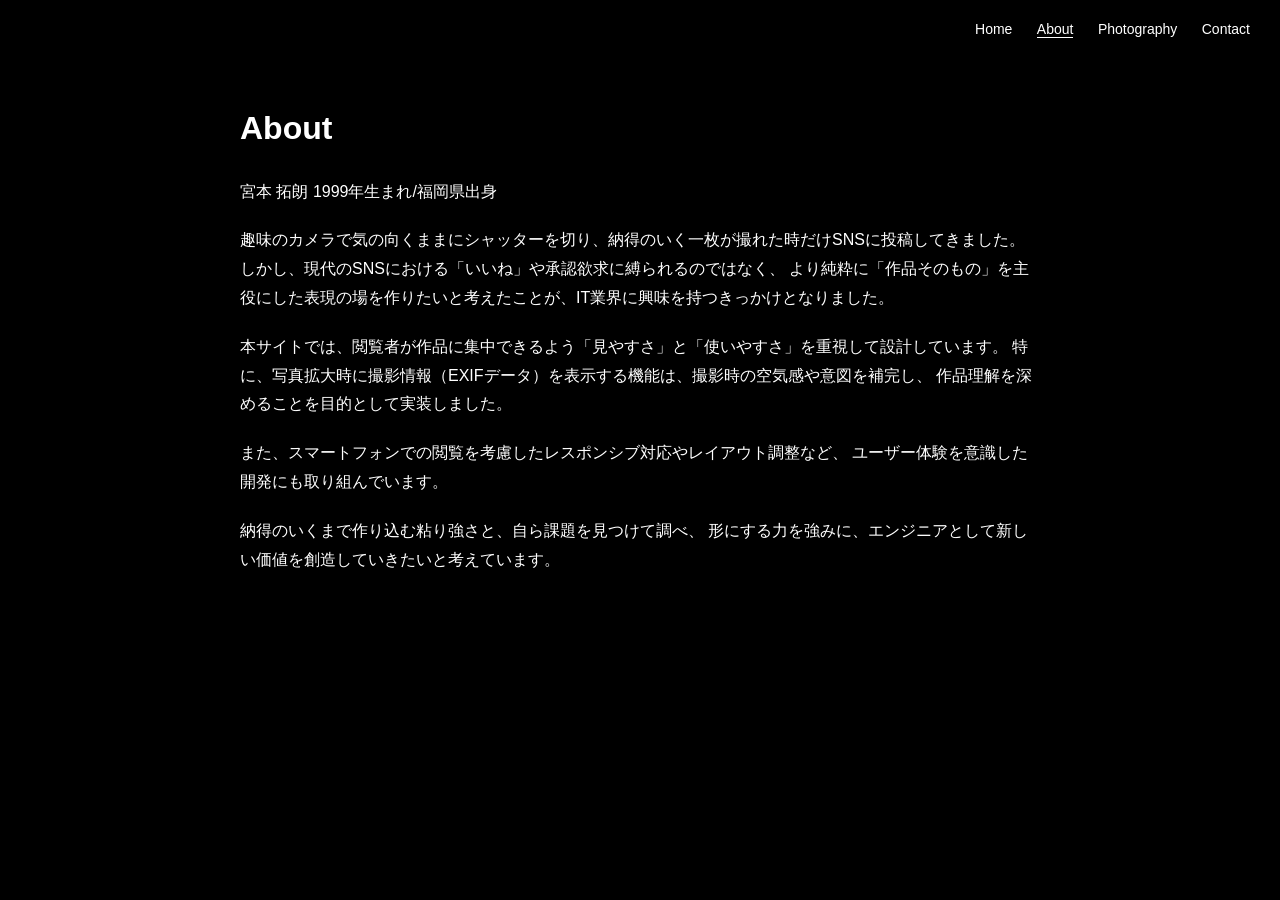
==== about.html @ ebaae949 "調整" ====
<!DOCTYPE html>
<html lang="ja">

<head>

<meta charset="UTF-8">
<meta name="viewport" content="width=device-width, initial-scale=1.0">
<title>About | Takuro Miyamoto</title>

<link rel="stylesheet" href="css/style.css">

</head>

<body>

<header>

<nav>
<a href="index.html">Home</a>
<a href="about.html" class="active">About</a>
<a href="photography.html">Photography</a>
<a href="contact.html">Contact</a>
</nav>

</header>

<section class="about">

<h1>About</h1>

<p>
宮本 拓朗
1999年生まれ/福岡県出身
</p>

<p>
趣味のカメラで気の向くままにシャッターを切り、納得のいく一枚が撮れた時だけSNSに投稿してきました。
しかし、現代のSNSにおける「いいね」や承認欲求に縛られるのではなく、
より純粋に「作品そのもの」を主役にした表現の場を作りたいと考えたことが、IT業界に興味を持つきっかけとなりました。
</p>

<p>
本サイトでは、閲覧者が作品に集中できるよう「見やすさ」と「使いやすさ」を重視して設計しています。
特に、写真拡大時に撮影情報（EXIFデータ）を表示する機能は、撮影時の空気感や意図を補完し、
作品理解を深めることを目的として実装しました。
</p>

<p>
また、スマートフォンでの閲覧を考慮したレスポンシブ対応やレイアウト調整など、
ユーザー体験を意識した開発にも取り組んでいます。
</p>

<p>
納得のいくまで作り込む粘り強さと、自ら課題を見つけて調べ、
形にする力を強みに、エンジニアとして新しい価値を創造していきたいと考えています。  
</p>

</section>

</body>
---- css/style.css ----
/* ヘッダー */

header{
  position:fixed;
  top:0;
  left:0;
  right:0;
  padding:20px 30px;
  display:flex;
  align-items:center;
  color:white;
  z-index:10;

  background:rgba(0,0,0,0.3);
  backdrop-filter:blur(5px);
}

/* スライドショー */

.slideshow{
position:relative;
width:100%;
height:100vh;
overflow:hidden;
}

/* スライド画像 */

.slide{
position:absolute;
width:100%;
height:100%;

object-fit:cover;

opacity:0;
transition:opacity 3s;
}

.slide.active{
opacity:1;
}

/* 中央テキスト */

.hero-text{
position:absolute;

top:50%;
left:50%;

transform:translate(-50%,-50%);

color:white;
text-align:center;
}

.hero-text h2{
font-size:40px;
margin:0;
}

.hero-text p{
margin-top:10px;
font-size:18px;
}


/*aboutページ*/
.about{

max-width:800px;
margin:100px auto;
padding:0 20px;

color:white;
line-height:1.8;

}

.about h1{
font-size:32px;
margin-bottom:20px;
}

.about p{
margin-bottom:20px;
}
/* ===== photography.html ===== */

.gallery{
  display:grid;
  grid-template-columns:repeat(3,1fr);
  gap:10px;
  padding:80px 30px;
  background:black;
  min-height:100vh;
}

.gallery img{
  width:100%;
  height:250px;
  object-fit:cover;
  cursor:pointer;
  transition:transform 0.3s;
  display:block;
}

.gallery img:hover{
  transform:scale(1.05);
}

/* ===== スマホ対応 ===== */

@media (max-width:768px){

    body{
        padding-top: 90px;
    }

  .gallery{
    grid-template-columns:repeat(2,1fr);
    gap:6px;
    padding:20px 10px;
  }

  .gallery img{
    height:auto;
  }

  nav{
    display:flex;
    justify-content:space-around;
    align-items:center;
  }

  nav a{
    font-size:18px;
    padding:12px 8px;
    margin-left:0; /* ← ここにまとめる */
  }

  .hero-text h2{
    font-size:24px;
  }

  .hero-text p{
    font-size:14px;
  }

  .photo-info{
    bottom:10px;
    right:10px;
    font-size:11px;
    padding:8px 10px;
  }
  .gallery img{
  width:100%;
  height:30vw;
  object-fit:cover;
}
}
/* ===== ライトボックス ===== */

#lightbox{
  position:fixed;
  top:0;
  left:0;
  width:100%;
  height:100%;
  background:rgba(0,0,0,0.8);
  backdrop-filter:blur(5px);
  display:none;
  justify-content:center;
  align-items:center;
  z-index:100;
}

#lightbox img{
  max-width:90%;
  max-height:90%;
}

#lightbox.active{
  display:flex;
}

/* 閉じるボタン */

#close{
  position:absolute;
  top:20px;
  right:30px;
  font-size:30px;
  color:white;
  cursor:pointer;
}

/* 矢印 */

.arrow{
  position:absolute;
  top:50%;
  transform:translateY(-50%);
  font-size:40px;
  color:white;
  cursor:pointer;
  padding:10px;
}

.left{ left:20px; }
.right{ right:20px; }

/* ===== 共通 ===== */

body{
  margin:0;
  font-family:sans-serif;
  background:black;
  color:white;
}
/*----nav----*/
nav a{
  margin-left:20px;
  text-decoration:none;
  color:white;
  font-size:14px;
  transition:opacity 0.3s;
}

/* ナビを右詰め */

nav{
margin-left:auto;
}
nav a:hover{opacity:0.7;}
nav a.active{
border-bottom:1px solid white;
}

/* exifの表示　*/
.photo-info {
    position: absolute;
    bottom: 40px;
    right: 40px; 
    left: auto;

    background-color: rgba(0, 0, 0, 0.5);
    padding: 12px 18px;
    border-radius: 8px;

    color: white;
    font-size: 13px;
    line-height: 1.6;
    letter-spacing: 0.05em;
    z-index: 1000;
}
#camera-info {
    font-weight: bold;  /* カメラ名だけ太字に */
    font-size: 15px;    /* カメラ名だけ少し大きく */
    display: block;     /* 改行させる */
    margin-bottom: 4px;
}

#exif-info {
    font-family: 'Courier New', Courier, monospace; /* 設定値だけ等幅フォントに */
    opacity: 0.9;       /* 少しだけ薄くして優先順位を下げる */
}

/* Contactページのレイアウト */
.contact-section {
    max-width: 600px;
    margin: 80px auto;
    padding: 0 20px;
    text-align: center;
}

.page-title {
    font-size: 2rem;
    letter-spacing: 0.1em;
    margin-bottom: 10px;
}

.contact-desc {
    margin-bottom: 40px;
    color: #ffffff;
    font-size: 0.9rem;
}

/* フォームのスタイル（ここをいじれば世界観を調整できます） */
.contact-form {
    text-align: left;
}

.form-group {
    margin-bottom: 25px;
}

.form-group label {
    display: block;
    font-size: 0.8rem;
    text-transform: uppercase;
    margin-bottom: 8px;
    color: #ffffff;
}

.form-group input, 
.form-group textarea {
    width: 100%;
    padding: 12px;
    border: 1px solid #ccc; /* 線の細さや色を変えると雰囲気が変わります */
    border-radius: 0; /* 角を丸くしたくない場合は0 */
    background: #fff;
    font-size: 1rem;
    box-sizing: border-box;
}

/* 送信ボタン（サイトのメインカラーに合わせましょう） */
.submit-btn {
    display: block;
    width: 100%;
    padding: 15px;
    background: #000; /* 黒で引き締める */
    color: #fff;
    border: none;
    cursor: pointer;
    letter-spacing: 0.2em;
    transition: opacity 0.3s;
}

.submit-btn:hover {
    opacity: 0.7;
}
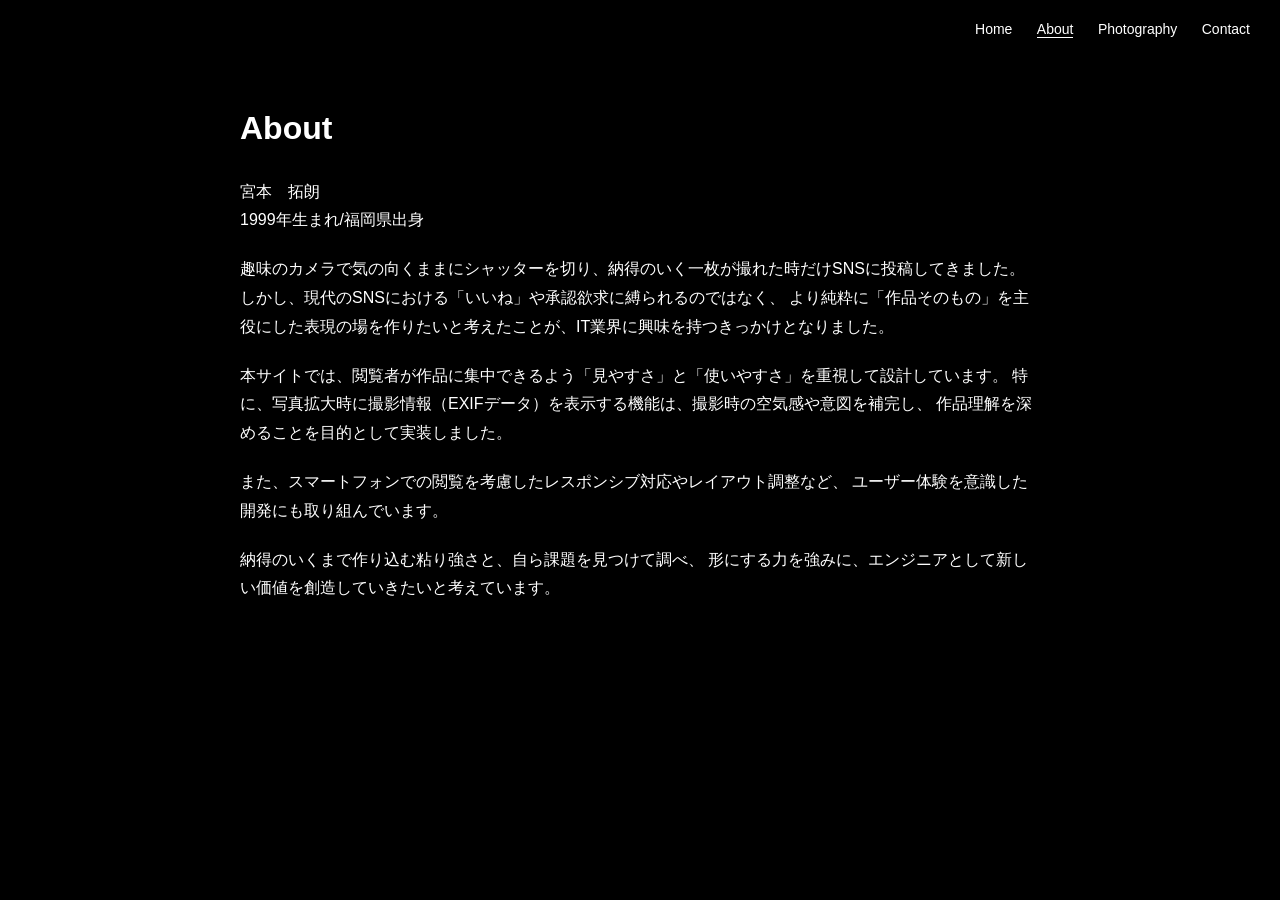
==== commit e5af8b41: "調整" ====
--- a/about.html
+++ b/about.html
@@ -29,7 +29,7 @@
 <h1>About</h1>
 
 <p>
-宮本 拓朗
+宮本　拓朗<br>
 1999年生まれ/福岡県出身
 </p>
 
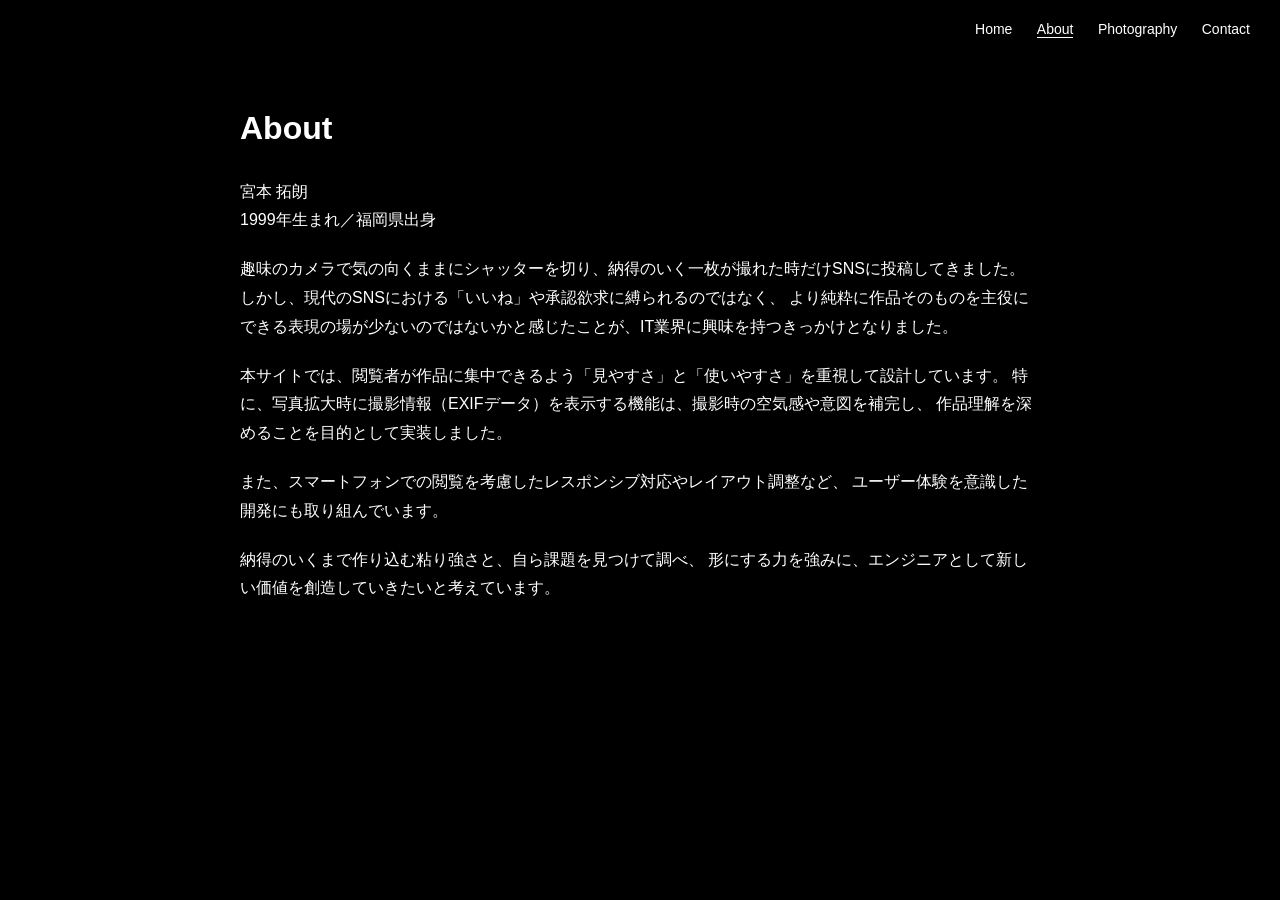
==== commit 073edd08: "about.htmlとcontact.htmlの構造を整理し、可読性を向上させました" ====
--- a/about.html
+++ b/about.html
@@ -1,60 +1,53 @@
 <!DOCTYPE html>
 <html lang="ja">
+  <head>
+    <meta charset="UTF-8">
+    <meta name="viewport" content="width=device-width, initial-scale=1.0">
+    <title>About | Takuro Miyamoto</title>
+    <link rel="stylesheet" href="css/style.css">
+  </head>
 
-<head>
+  <body>
+    <header>
+      <nav>
+        <a href="index.html">Home</a>
+        <a href="about.html" class="active">About</a>
+        <a href="photography.html">Photography</a>
+        <a href="contact.html">Contact</a>
+      </nav>
+    </header>
 
-<meta charset="UTF-8">
-<meta name="viewport" content="width=device-width, initial-scale=1.0">
-<title>About | Takuro Miyamoto</title>
+    <main>
+      <section class="about">
+        <h1>About</h1>
 
-<link rel="stylesheet" href="css/style.css">
+        <p>
+          宮本 拓朗<br>
+          1999年生まれ／福岡県出身
+        </p>
 
-</head>
+        <p>
+          趣味のカメラで気の向くままにシャッターを切り、納得のいく一枚が撮れた時だけSNSに投稿してきました。
+          しかし、現代のSNSにおける「いいね」や承認欲求に縛られるのではなく、
+          より純粋に作品そのものを主役にできる表現の場が少ないのではないかと感じたことが、IT業界に興味を持つきっかけとなりました。
+        </p>
 
-<body>
+        <p>
+          本サイトでは、閲覧者が作品に集中できるよう「見やすさ」と「使いやすさ」を重視して設計しています。
+          特に、写真拡大時に撮影情報（EXIFデータ）を表示する機能は、撮影時の空気感や意図を補完し、
+          作品理解を深めることを目的として実装しました。
+        </p>
 
-<header>
+        <p>
+          また、スマートフォンでの閲覧を考慮したレスポンシブ対応やレイアウト調整など、
+          ユーザー体験を意識した開発にも取り組んでいます。
+        </p>
 
-<nav>
-<a href="index.html">Home</a>
-<a href="about.html" class="active">About</a>
-<a href="photography.html">Photography</a>
-<a href="contact.html">Contact</a>
-</nav>
-
-</header>
-
-<section class="about">
-
-<h1>About</h1>
-
-<p>
-宮本　拓朗<br>
-1999年生まれ/福岡県出身
-</p>
-
-<p>
-趣味のカメラで気の向くままにシャッターを切り、納得のいく一枚が撮れた時だけSNSに投稿してきました。
-しかし、現代のSNSにおける「いいね」や承認欲求に縛られるのではなく、
-より純粋に「作品そのもの」を主役にした表現の場を作りたいと考えたことが、IT業界に興味を持つきっかけとなりました。
-</p>
-
-<p>
-本サイトでは、閲覧者が作品に集中できるよう「見やすさ」と「使いやすさ」を重視して設計しています。
-特に、写真拡大時に撮影情報（EXIFデータ）を表示する機能は、撮影時の空気感や意図を補完し、
-作品理解を深めることを目的として実装しました。
-</p>
-
-<p>
-また、スマートフォンでの閲覧を考慮したレスポンシブ対応やレイアウト調整など、
-ユーザー体験を意識した開発にも取り組んでいます。
-</p>
-
-<p>
-納得のいくまで作り込む粘り強さと、自ら課題を見つけて調べ、
-形にする力を強みに、エンジニアとして新しい価値を創造していきたいと考えています。  
-</p>
-
-</section>
-
-</body>
+        <p>
+          納得のいくまで作り込む粘り強さと、自ら課題を見つけて調べ、
+          形にする力を強みに、エンジニアとして新しい価値を創造していきたいと考えています。
+        </p>
+      </section>
+    </main>
+  </body>
+</html>
--- a/css/style.css
+++ b/css/style.css
@@ -1,334 +1,343 @@
-/* ヘッダー */
-
-header{
-  position:fixed;
-  top:0;
-  left:0;
-  right:0;
-  padding:20px 30px;
-  display:flex;
-  align-items:center;
-  color:white;
-  z-index:10;
-
-  background:rgba(0,0,0,0.3);
-  backdrop-filter:blur(5px);
-}
-
-/* スライドショー */
-
-.slideshow{
-position:relative;
-width:100%;
-height:100vh;
-overflow:hidden;
-}
-
-/* スライド画像 */
-
-.slide{
-position:absolute;
-width:100%;
-height:100%;
-
-object-fit:cover;
-
-opacity:0;
-transition:opacity 3s;
-}
-
-.slide.active{
-opacity:1;
-}
-
-/* 中央テキスト */
-
-.hero-text{
-position:absolute;
-
-top:50%;
-left:50%;
-
-transform:translate(-50%,-50%);
-
-color:white;
-text-align:center;
-}
-
-.hero-text h2{
-font-size:40px;
-margin:0;
-}
-
-.hero-text p{
-margin-top:10px;
-font-size:18px;
-}
-
-
-/*aboutページ*/
-.about{
-
-max-width:800px;
-margin:100px auto;
-padding:0 20px;
-
-color:white;
-line-height:1.8;
-
-}
-
-.about h1{
-font-size:32px;
-margin-bottom:20px;
-}
-
-.about p{
-margin-bottom:20px;
-}
-/* ===== photography.html ===== */
-
-.gallery{
-  display:grid;
-  grid-template-columns:repeat(3,1fr);
-  gap:10px;
-  padding:80px 30px;
-  background:black;
-  min-height:100vh;
-}
-
-.gallery img{
-  width:100%;
-  height:250px;
-  object-fit:cover;
-  cursor:pointer;
-  transition:transform 0.3s;
-  display:block;
-}
-
-.gallery img:hover{
-  transform:scale(1.05);
+/* ===== 共通 ===== */
+
+body {
+  margin: 0;
+  font-family: sans-serif;
+  background: black;
+  color: white;
+}
+
+/* ===== ヘッダー / ナビ ===== */
+
+header {
+  position: fixed;
+  top: 0;
+  left: 0;
+  right: 0;
+  z-index: 10;
+
+  display: flex;
+  align-items: center;
+  padding: 20px 30px;
+
+  color: white;
+  background: rgba(0, 0, 0, 0.3);
+  backdrop-filter: blur(5px);
+}
+
+nav {
+  margin-left: auto;
+}
+
+nav a {
+  margin-left: 20px;
+  color: white;
+  text-decoration: none;
+  font-size: 14px;
+  transition: opacity 0.3s;
+}
+
+nav a:hover {
+  opacity: 0.7;
+}
+
+nav a.active {
+  border-bottom: 1px solid white;
+}
+
+/* ===== スライドショー ===== */
+
+.slideshow {
+  position: relative;
+  width: 100%;
+  height: 100vh;
+  overflow: hidden;
+}
+
+.slide {
+  position: absolute;
+  width: 100%;
+  height: 100%;
+  object-fit: cover;
+
+  opacity: 0;
+  transition: opacity 3s;
+}
+
+.slide.active {
+  opacity: 1;
+}
+
+/* ===== ヒーローテキスト ===== */
+
+.hero-text {
+  position: absolute;
+  top: 50%;
+  left: 50%;
+
+  transform: translate(-50%, -50%);
+  color: white;
+  text-align: center;
+}
+
+.hero-text h2 {
+  margin: 0;
+  font-size: 40px;
+}
+
+.hero-text p {
+  margin-top: 10px;
+  font-size: 18px;
+}
+
+/* ===== Aboutページ ===== */
+
+.about {
+  max-width: 800px;
+  margin: 100px auto;
+  padding: 0 20px;
+
+  color: white;
+  line-height: 1.8;
+}
+
+.about h1 {
+  margin-bottom: 20px;
+  font-size: 32px;
+}
+
+.about p {
+  margin-bottom: 20px;
+}
+
+/* ===== Photographyページ ===== */
+
+.gallery {
+  display: grid;
+  grid-template-columns: repeat(3, 1fr);
+  gap: 10px;
+
+  min-height: 100vh;
+  padding: 80px 30px;
+  background: black;
+}
+
+.gallery img {
+  display: block;
+  width: 100%;
+  height: 250px;
+  object-fit: cover;
+  cursor: pointer;
+  transition: transform 0.3s;
+}
+
+.gallery img:hover {
+  transform: scale(1.05);
+}
+
+/* ===== ライトボックス ===== */
+
+#lightbox {
+  position: fixed;
+  top: 0;
+  left: 0;
+  z-index: 100;
+
+  display: none;
+  justify-content: center;
+  align-items: center;
+
+  width: 100%;
+  height: 100%;
+
+  background: rgba(0, 0, 0, 0.8);
+  backdrop-filter: blur(5px);
+}
+
+#lightbox.active {
+  display: flex;
+}
+
+#lightbox img {
+  max-width: 90%;
+  max-height: 90%;
+}
+
+/* 閉じるボタン・矢印ボタン */
+
+#close,
+.arrow {
+  background: none;
+  border: none;
+  padding: 10px;
+
+  font: inherit;
+  color: white;
+  cursor: pointer;
+}
+
+#close {
+  position: absolute;
+  top: 20px;
+  right: 30px;
+  font-size: 30px;
+}
+
+.arrow {
+  position: absolute;
+  top: 50%;
+  transform: translateY(-50%);
+  font-size: 40px;
+}
+
+.left {
+  left: 20px;
+}
+
+.right {
+  right: 20px;
+}
+
+/* ===== EXIF表示 ===== */
+
+.photo-info {
+  position: absolute;
+  right: 40px;
+  bottom: 40px;
+  z-index: 1000;
+
+  padding: 12px 18px;
+  border-radius: 8px;
+
+  background-color: rgba(0, 0, 0, 0.5);
+  color: white;
+  font-size: 13px;
+  line-height: 1.6;
+  letter-spacing: 0.05em;
+}
+
+#camera {
+  margin-bottom: 4px;
+  font-size: 15px;
+  font-weight: bold;
+}
+
+#settings {
+  opacity: 0.9;
+  font-family: "Courier New", Courier, monospace;
+}
+
+/* ===== Contactページ ===== */
+
+.contact-section {
+  max-width: 600px;
+  margin: 80px auto;
+  padding: 0 20px;
+  text-align: center;
+}
+
+.page-title {
+  margin-bottom: 10px;
+  font-size: 2rem;
+  letter-spacing: 0.1em;
+}
+
+.contact-desc {
+  margin-bottom: 40px;
+  color: #ffffff;
+  font-size: 0.9rem;
+}
+
+.contact-form {
+  text-align: left;
+}
+
+.form-group {
+  margin-bottom: 25px;
+}
+
+.form-group label {
+  display: block;
+  margin-bottom: 8px;
+
+  color: #ffffff;
+  font-size: 0.8rem;
+  text-transform: uppercase;
+}
+
+.form-group input,
+.form-group textarea {
+  box-sizing: border-box;
+  width: 100%;
+  padding: 12px;
+
+  border: 1px solid #ccc;
+  border-radius: 0;
+  background: #fff;
+  font-size: 1rem;
+}
+
+.submit-btn {
+  display: block;
+  width: 100%;
+  padding: 15px;
+
+  border: none;
+  background: #000;
+  color: #fff;
+  cursor: pointer;
+
+  letter-spacing: 0.2em;
+  transition: opacity 0.3s;
+}
+
+.submit-btn:hover {
+  opacity: 0.7;
 }
 
 /* ===== スマホ対応 ===== */
 
-@media (max-width:768px){
-
-    body{
-        padding-top: 90px;
-    }
-
-  .gallery{
-    grid-template-columns:repeat(2,1fr);
-    gap:6px;
-    padding:20px 10px;
-  }
-
-  .gallery img{
-    height:auto;
-  }
-
-  nav{
-    display:flex;
-    justify-content:space-around;
-    align-items:center;
-  }
-
-  nav a{
-    font-size:18px;
-    padding:12px 8px;
-    margin-left:0; /* ← ここにまとめる */
-  }
-
-  .hero-text h2{
-    font-size:24px;
-  }
-
-  .hero-text p{
-    font-size:14px;
-  }
-
-  .photo-info{
-    bottom:10px;
-    right:10px;
-    font-size:11px;
-    padding:8px 10px;
-  }
-  .gallery img{
-  width:100%;
-  height:30vw;
-  object-fit:cover;
-}
-}
-/* ===== ライトボックス ===== */
-
-#lightbox{
-  position:fixed;
-  top:0;
-  left:0;
-  width:100%;
-  height:100%;
-  background:rgba(0,0,0,0.8);
-  backdrop-filter:blur(5px);
-  display:none;
-  justify-content:center;
-  align-items:center;
-  z-index:100;
-}
-
-#lightbox img{
-  max-width:90%;
-  max-height:90%;
-}
-
-#lightbox.active{
-  display:flex;
-}
-
-/* 閉じるボタン */
-
-#close{
-  position:absolute;
-  top:20px;
-  right:30px;
-  font-size:30px;
-  color:white;
-  cursor:pointer;
-}
-
-/* 矢印 */
-
-.arrow{
-  position:absolute;
-  top:50%;
-  transform:translateY(-50%);
-  font-size:40px;
-  color:white;
-  cursor:pointer;
-  padding:10px;
-}
-
-.left{ left:20px; }
-.right{ right:20px; }
-
-/* ===== 共通 ===== */
-
-body{
-  margin:0;
-  font-family:sans-serif;
-  background:black;
-  color:white;
-}
-/*----nav----*/
-nav a{
-  margin-left:20px;
-  text-decoration:none;
-  color:white;
-  font-size:14px;
-  transition:opacity 0.3s;
-}
-
-/* ナビを右詰め */
-
-nav{
-margin-left:auto;
-}
-nav a:hover{opacity:0.7;}
-nav a.active{
-border-bottom:1px solid white;
-}
-
-/* exifの表示　*/
-.photo-info {
-    position: absolute;
-    bottom: 40px;
-    right: 40px; 
-    left: auto;
-
-    background-color: rgba(0, 0, 0, 0.5);
-    padding: 12px 18px;
-    border-radius: 8px;
-
-    color: white;
-    font-size: 13px;
-    line-height: 1.6;
-    letter-spacing: 0.05em;
-    z-index: 1000;
-}
-#camera-info {
-    font-weight: bold;  /* カメラ名だけ太字に */
-    font-size: 15px;    /* カメラ名だけ少し大きく */
-    display: block;     /* 改行させる */
-    margin-bottom: 4px;
-}
-
-#exif-info {
-    font-family: 'Courier New', Courier, monospace; /* 設定値だけ等幅フォントに */
-    opacity: 0.9;       /* 少しだけ薄くして優先順位を下げる */
-}
-
-/* Contactページのレイアウト */
-.contact-section {
-    max-width: 600px;
-    margin: 80px auto;
-    padding: 0 20px;
-    text-align: center;
-}
-
-.page-title {
-    font-size: 2rem;
-    letter-spacing: 0.1em;
-    margin-bottom: 10px;
-}
-
-.contact-desc {
-    margin-bottom: 40px;
-    color: #ffffff;
-    font-size: 0.9rem;
-}
-
-/* フォームのスタイル（ここをいじれば世界観を調整できます） */
-.contact-form {
-    text-align: left;
-}
-
-.form-group {
-    margin-bottom: 25px;
-}
-
-.form-group label {
-    display: block;
-    font-size: 0.8rem;
-    text-transform: uppercase;
-    margin-bottom: 8px;
-    color: #ffffff;
-}
-
-.form-group input, 
-.form-group textarea {
+@media (max-width: 768px) {
+  body {
+    padding-top: 90px;
+  }
+
+  nav {
+    display: flex;
+    justify-content: space-around;
+    align-items: center;
+  }
+
+  nav a {
+    margin-left: 0;
+    padding: 12px 8px;
+    font-size: 18px;
+  }
+
+  .hero-text h2 {
+    font-size: 24px;
+  }
+
+  .hero-text p {
+    font-size: 14px;
+  }
+
+  .gallery {
+    grid-template-columns: repeat(2, 1fr);
+    gap: 6px;
+    padding: 20px 10px;
+  }
+
+  .gallery img {
     width: 100%;
-    padding: 12px;
-    border: 1px solid #ccc; /* 線の細さや色を変えると雰囲気が変わります */
-    border-radius: 0; /* 角を丸くしたくない場合は0 */
-    background: #fff;
-    font-size: 1rem;
-    box-sizing: border-box;
-}
-
-/* 送信ボタン（サイトのメインカラーに合わせましょう） */
-.submit-btn {
-    display: block;
-    width: 100%;
-    padding: 15px;
-    background: #000; /* 黒で引き締める */
-    color: #fff;
-    border: none;
-    cursor: pointer;
-    letter-spacing: 0.2em;
-    transition: opacity 0.3s;
-}
-
-.submit-btn:hover {
-    opacity: 0.7;
-}
-
+    height: 30vw;
+    object-fit: cover;
+  }
+
+  .photo-info {
+    right: 10px;
+    bottom: 10px;
+    padding: 8px 10px;
+    font-size: 11px;
+  }
+}
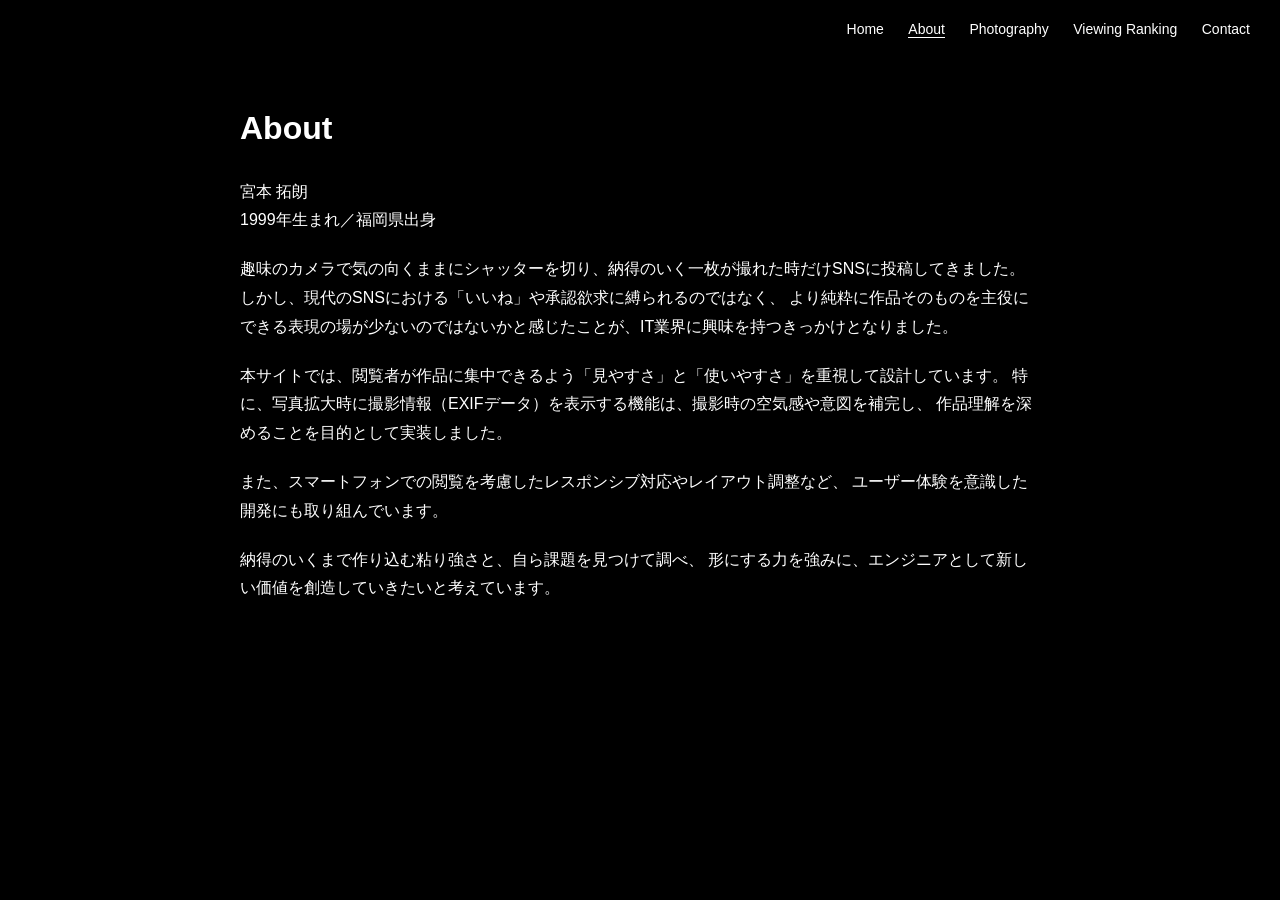
==== commit 2392a0b5: "Add image view ranking feature" ====
--- a/about.html
+++ b/about.html
@@ -13,6 +13,7 @@
         <a href="index.html">Home</a>
         <a href="about.html" class="active">About</a>
         <a href="photography.html">Photography</a>
+        <a href="ranking.html">Viewing Ranking</a>
         <a href="contact.html">Contact</a>
       </nav>
     </header>
--- a/css/style.css
+++ b/css/style.css
@@ -111,12 +111,10 @@
 }
 
 /* ===== Photographyページ ===== */
-
 .gallery {
   display: grid;
   grid-template-columns: repeat(3, 1fr);
   gap: 10px;
-
   min-height: 100vh;
   padding: 80px 30px;
   background: black;
@@ -128,10 +126,15 @@
   height: 250px;
   object-fit: cover;
   cursor: pointer;
-  transition: transform 0.3s;
-}
-
-.gallery img:hover {
+  transition: filter 0.3s ease, transform 0.3s ease;
+}
+
+.gallery:hover img {
+  filter: grayscale(100%);
+}
+
+.gallery:hover img:hover {
+  filter: grayscale(0%);
   transform: scale(1.05);
 }
 
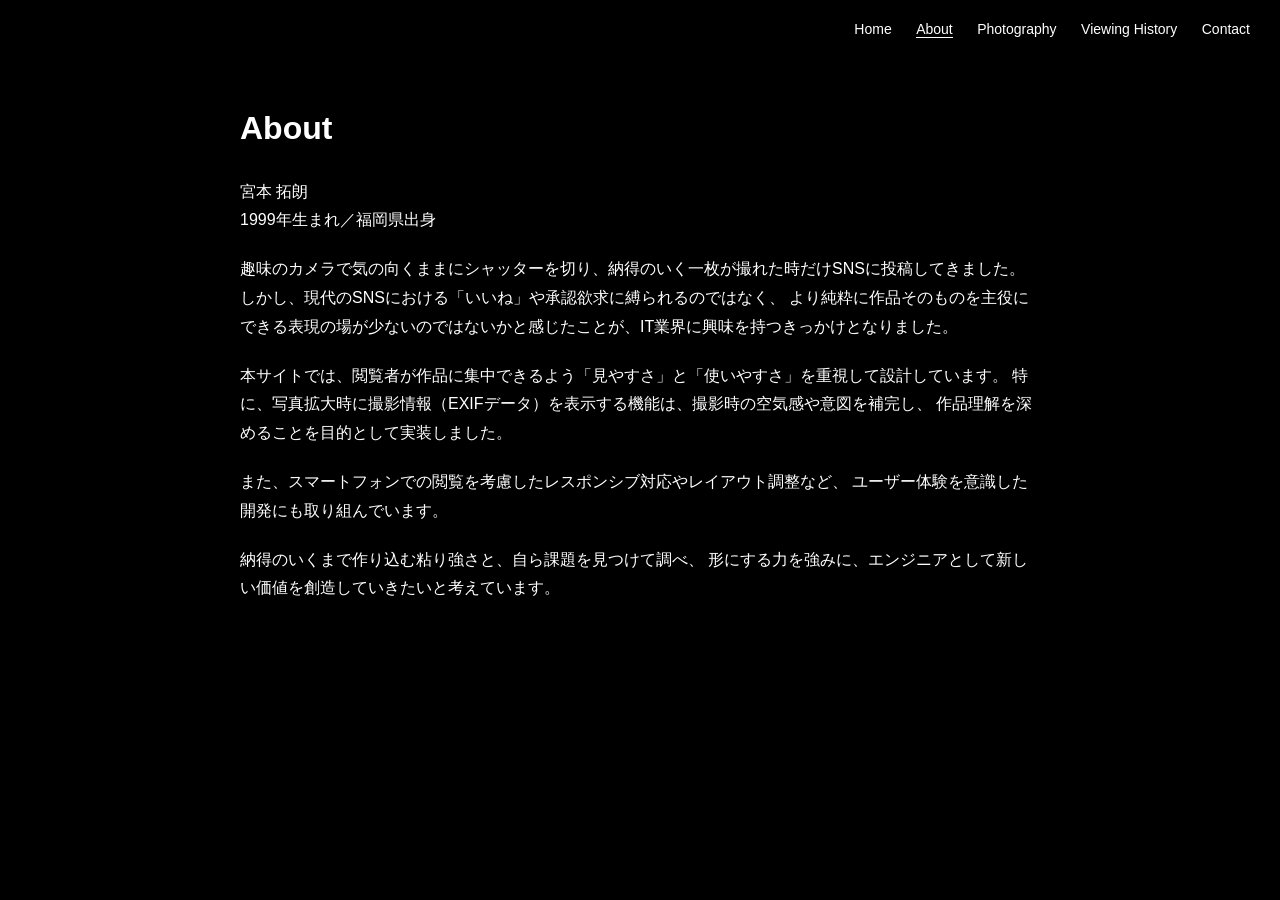
==== commit a9575e5a: "「Viewing Ranking」を「Viewing History」に名称変更し、関連するHTMLファイルとCSSスタイルを更新" ====
--- a/about.html
+++ b/about.html
@@ -13,7 +13,7 @@
         <a href="index.html">Home</a>
         <a href="about.html" class="active">About</a>
         <a href="photography.html">Photography</a>
-        <a href="ranking.html">Viewing Ranking</a>
+        <a href="ranking.html">Viewing History</a>
         <a href="contact.html">Contact</a>
       </nav>
     </header>
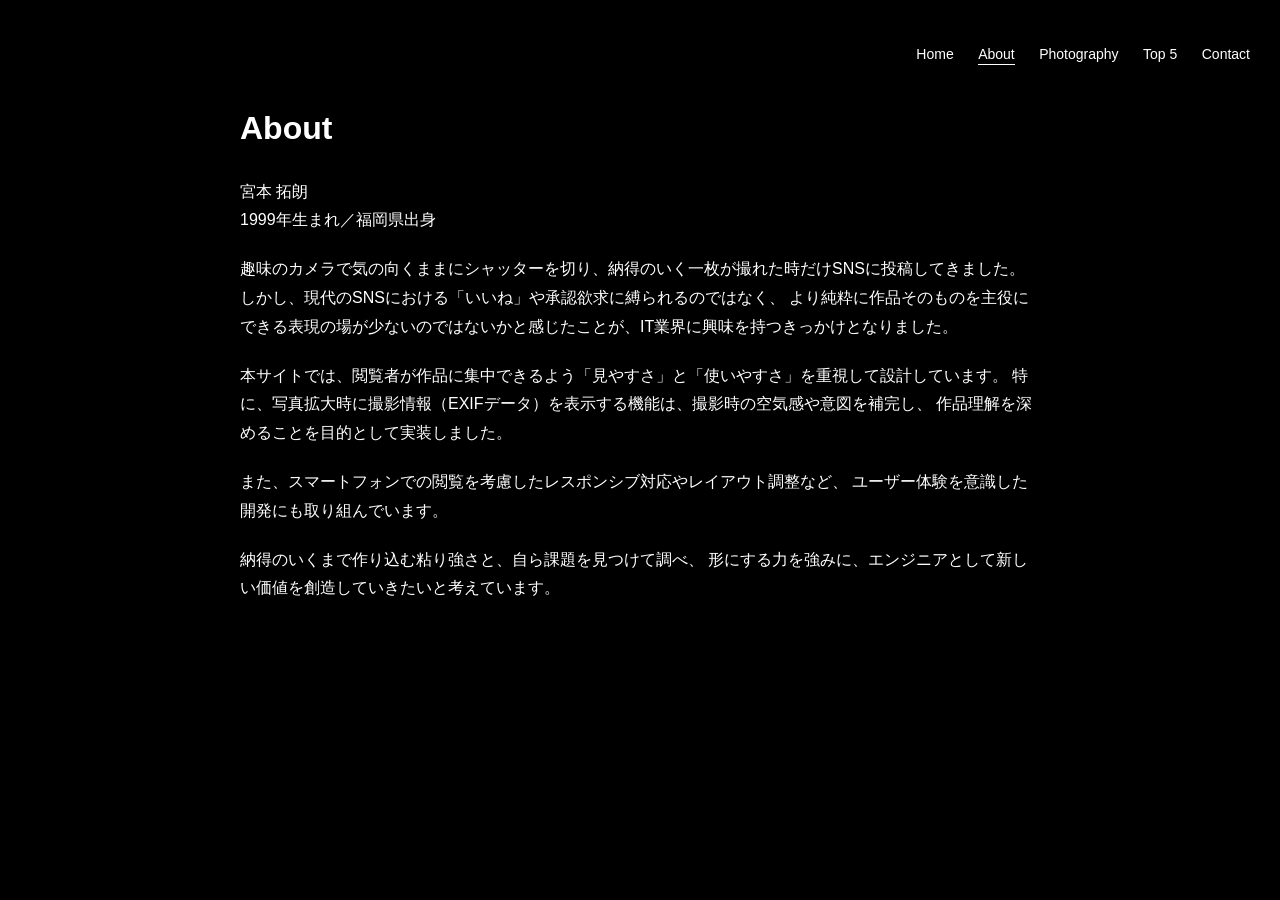
==== commit 8eb566e8: "「Viewing History」を「Top 5」に名称変更し、関連するHTMLファイルとCSSスタイルを更新" ====
--- a/about.html
+++ b/about.html
@@ -13,7 +13,7 @@
         <a href="index.html">Home</a>
         <a href="about.html" class="active">About</a>
         <a href="photography.html">Photography</a>
-        <a href="ranking.html">Viewing History</a>
+        <a href="ranking.html">Top 5</a>
         <a href="contact.html">Contact</a>
       </nav>
     </header>
--- a/css/style.css
+++ b/css/style.css
@@ -15,12 +15,11 @@
   left: 0;
   right: 0;
   z-index: 10;
-
+  height: 70px;
   display: flex;
   align-items: center;
   padding: 20px 30px;
 
-  color: white;
   background: rgba(0, 0, 0, 0.3);
   backdrop-filter: blur(5px);
 }
@@ -30,10 +29,19 @@
 }
 
 nav a {
+  display: inline-block;
   margin-left: 20px;
-  color: white;
+
+  color: #fff;
   text-decoration: none;
+
   font-size: 14px;
+  font-family: Arial, sans-serif;
+  font-weight: 400;
+  line-height: 1.4;
+
+  white-space: nowrap;
+
   transition: opacity 0.3s;
 }
 
@@ -42,7 +50,7 @@
 }
 
 nav a.active {
-  border-bottom: 1px solid white;
+  border-bottom: 1px solid #fff;
 }
 
 /* ===== スライドショー ===== */
@@ -302,45 +310,36 @@
 
 @media (max-width: 768px) {
   body {
-    padding-top: 90px;
+    padding-top: 110px;
   }
 
   nav {
-    display: flex;
-    justify-content: space-around;
-    align-items: center;
+    display: grid;
+    grid-template-columns: repeat(3, 1fr); /* 上3つ */
+    gap: 8px 10px;
+    justify-items: center;
   }
 
   nav a {
     margin-left: 0;
-    padding: 12px 8px;
-    font-size: 18px;
-  }
-
-  .hero-text h2 {
-    font-size: 24px;
-  }
-
-  .hero-text p {
-    font-size: 14px;
-  }
-
-  .gallery {
-    grid-template-columns: repeat(2, 1fr);
-    gap: 6px;
-    padding: 20px 10px;
-  }
-
-  .gallery img {
+    padding: 10px 6px;
+    font-size: 13px;
+    text-align: center;
     width: 100%;
-    height: 30vw;
-    object-fit: cover;
-  }
-
-  .photo-info {
-    right: 10px;
-    bottom: 10px;
-    padding: 8px 10px;
-    font-size: 11px;
+  }
+
+  /* 下2つを2列にする */
+  nav a:nth-child(4),
+  nav a:nth-child(5) {
+    grid-column: span 1;
+  }
+
+  /* 4,5を中央寄せ */
+  nav a:nth-child(4) {
+    grid-column: 1 / 2;
+  }
+
+  nav a:nth-child(5) {
+    grid-column: 2 / 3;
   }
 }
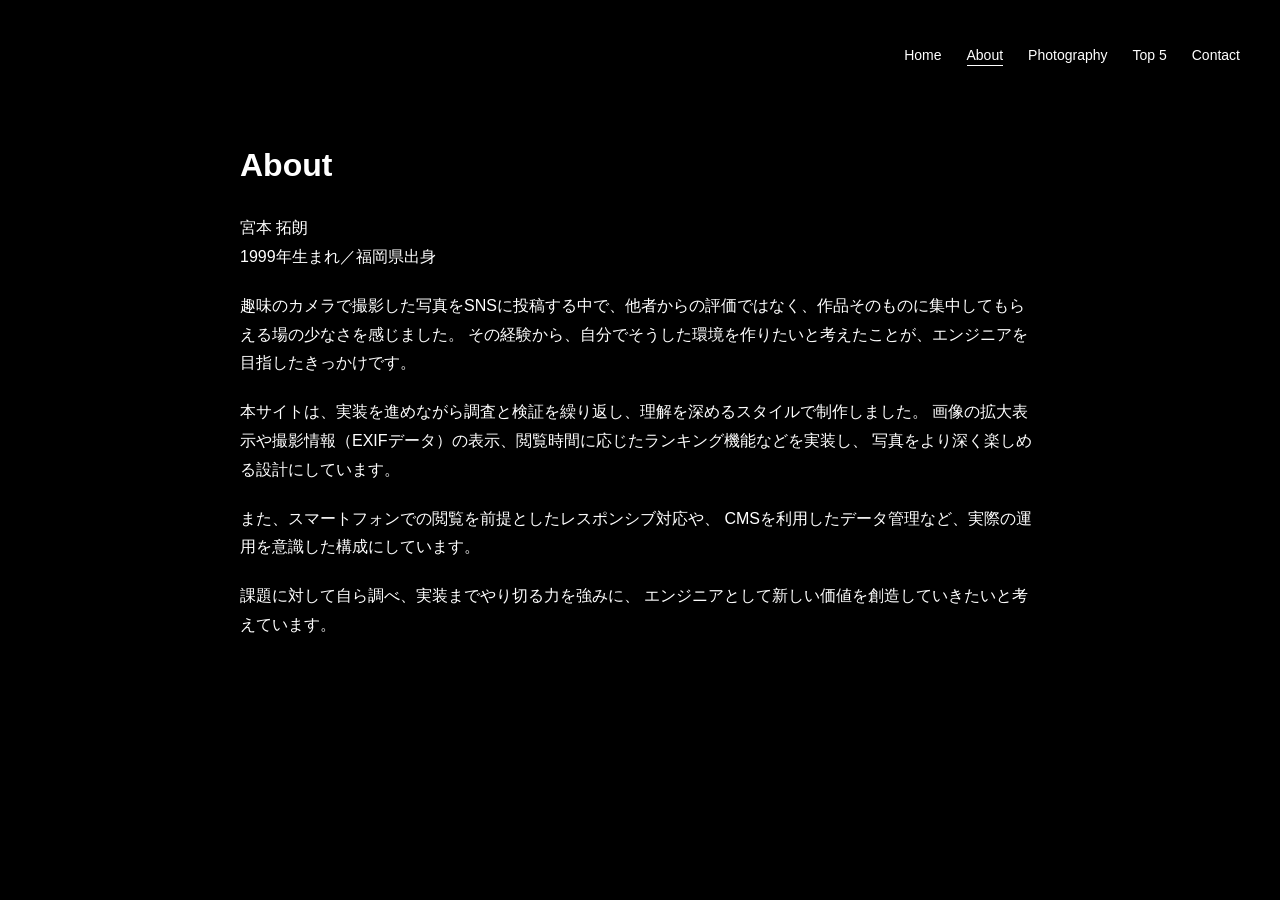
==== commit db711a14: "about.htmlのコンテンツを更新し、エンジニアを目指すきっかけやサイトの設計理念を明確にしました。また、ユーザー体験を意識したレスポンシブ対応やデータ管理についての説明を追加しました。" ====
--- a/about.html
+++ b/about.html
@@ -28,25 +28,24 @@
         </p>
 
         <p>
-          趣味のカメラで気の向くままにシャッターを切り、納得のいく一枚が撮れた時だけSNSに投稿してきました。
-          しかし、現代のSNSにおける「いいね」や承認欲求に縛られるのではなく、
-          より純粋に作品そのものを主役にできる表現の場が少ないのではないかと感じたことが、IT業界に興味を持つきっかけとなりました。
+          趣味のカメラで撮影した写真をSNSに投稿する中で、他者からの評価ではなく、作品そのものに集中してもらえる場の少なさを感じました。
+          その経験から、自分でそうした環境を作りたいと考えたことが、エンジニアを目指したきっかけです。
         </p>
 
         <p>
-          本サイトでは、閲覧者が作品に集中できるよう「見やすさ」と「使いやすさ」を重視して設計しています。
-          特に、写真拡大時に撮影情報（EXIFデータ）を表示する機能は、撮影時の空気感や意図を補完し、
-          作品理解を深めることを目的として実装しました。
+          本サイトは、実装を進めながら調査と検証を繰り返し、理解を深めるスタイルで制作しました。
+          画像の拡大表示や撮影情報（EXIFデータ）の表示、閲覧時間に応じたランキング機能などを実装し、
+          写真をより深く楽しめる設計にしています。
         </p>
 
         <p>
-          また、スマートフォンでの閲覧を考慮したレスポンシブ対応やレイアウト調整など、
-          ユーザー体験を意識した開発にも取り組んでいます。
+          また、スマートフォンでの閲覧を前提としたレスポンシブ対応や、
+          CMSを利用したデータ管理など、実際の運用を意識した構成にしています。
         </p>
 
         <p>
-          納得のいくまで作り込む粘り強さと、自ら課題を見つけて調べ、
-          形にする力を強みに、エンジニアとして新しい価値を創造していきたいと考えています。
+          課題に対して自ら調べ、実装までやり切る力を強みに、
+          エンジニアとして新しい価値を創造していきたいと考えています。
         </p>
       </section>
     </main>
--- a/css/style.css
+++ b/css/style.css
@@ -1,13 +1,21 @@
-/* ===== 共通 ===== */
+/* ===== Base ===== */
+
+html {
+  overflow-y: scroll;
+}
 
 body {
   margin: 0;
   font-family: sans-serif;
-  background: black;
-  color: white;
-}
-
-/* ===== ヘッダー / ナビ ===== */
+  background: #000;
+  color: #fff;
+}
+
+main {
+  padding-top: 110px;
+}
+
+/* ===== Header / Navigation ===== */
 
 header {
   position: fixed;
@@ -15,31 +23,31 @@
   left: 0;
   right: 0;
   z-index: 10;
-  height: 70px;
+
   display: flex;
   align-items: center;
-  padding: 20px 30px;
+  height: 72px;
+  padding: 20px 40px;
 
   background: rgba(0, 0, 0, 0.3);
   backdrop-filter: blur(5px);
 }
 
 nav {
+  display: flex;
   margin-left: auto;
 }
 
 nav a {
   display: inline-block;
-  margin-left: 20px;
+  margin-left: 25px;
 
   color: #fff;
   text-decoration: none;
-
+  font-family: Arial, sans-serif;
   font-size: 14px;
-  font-family: Arial, sans-serif;
   font-weight: 400;
   line-height: 1.4;
-
   white-space: nowrap;
 
   transition: opacity 0.3s;
@@ -53,7 +61,7 @@
   border-bottom: 1px solid #fff;
 }
 
-/* ===== スライドショー ===== */
+/* ===== Slideshow ===== */
 
 .slideshow {
   position: relative;
@@ -67,7 +75,6 @@
   width: 100%;
   height: 100%;
   object-fit: cover;
-
   opacity: 0;
   transition: opacity 3s;
 }
@@ -76,15 +83,15 @@
   opacity: 1;
 }
 
-/* ===== ヒーローテキスト ===== */
+/* ===== Hero Text ===== */
 
 .hero-text {
   position: absolute;
   top: 50%;
   left: 50%;
-
   transform: translate(-50%, -50%);
-  color: white;
+
+  color: #fff;
   text-align: center;
 }
 
@@ -98,14 +105,13 @@
   font-size: 18px;
 }
 
-/* ===== Aboutページ ===== */
+/* ===== About Section ===== */
 
 .about {
   max-width: 800px;
-  margin: 100px auto;
+  margin: 0 auto;
   padding: 0 20px;
-
-  color: white;
+  color: #fff;
   line-height: 1.8;
 }
 
@@ -118,14 +124,15 @@
   margin-bottom: 20px;
 }
 
-/* ===== Photographyページ ===== */
+/* ===== Photography Section ===== */
+
 .gallery {
   display: grid;
   grid-template-columns: repeat(3, 1fr);
   gap: 10px;
   min-height: 100vh;
-  padding: 80px 30px;
-  background: black;
+  padding: 110px 30px 30px;
+  background: #000;
 }
 
 .gallery img {
@@ -146,59 +153,162 @@
   transform: scale(1.05);
 }
 
-/* ===== ライトボックス ===== */
+/* ===== Lightbox ===== */
 
 #lightbox {
   position: fixed;
-  top: 0;
-  left: 0;
-  z-index: 100;
-
+  inset: 0;
+  z-index: 9999;
   display: none;
   justify-content: center;
   align-items: center;
-
-  width: 100%;
-  height: 100%;
-
-  background: rgba(0, 0, 0, 0.8);
-  backdrop-filter: blur(5px);
+  box-sizing: border-box;
+  padding: 32px 32px 176px;
+  background: rgba(0, 0, 0, 0.9);
 }
 
 #lightbox.active {
   display: flex;
 }
 
-#lightbox img {
-  max-width: 90%;
-  max-height: 90%;
-}
-
-/* 閉じるボタン・矢印ボタン */
-
-#close,
-.arrow {
-  background: none;
-  border: none;
-  padding: 10px;
-
-  font: inherit;
-  color: white;
-  cursor: pointer;
-}
+#lightbox-img {
+  display: block;
+  width: auto;
+  height: auto;
+  max-width: 82vw;
+  max-height: calc(100dvh - 232px);
+  object-fit: contain;
+}
+
+/* EXIF info: centered near the bottom on desktop */
+.lightbox-info {
+  position: fixed;
+  left: auto;
+  right: 32px;
+  bottom: max(24px, env(safe-area-inset-bottom));
+  transform: none;
+
+  width: max-content;
+  max-width: calc(100vw - 64px);
+  display: grid;
+  gap: 8px;
+  padding: 14px 18px;
+  border: 1px solid rgba(255, 255, 255, 0.14);
+  background: rgba(0, 0, 0, 0.4);
+  backdrop-filter: blur(10px);
+  border-radius: 6px;
+
+  color: #fff;
+  font-size: 15px;
+  line-height: 1.6;
+  text-align: left;
+}
+
+.lightbox-info p {
+  margin: 0;
+  white-space: nowrap;
+  overflow-wrap: anywhere;
+}
+
+/* Row 1: camera / lens */
+.lightbox-row-top {
+  display: grid;
+  grid-template-columns: max-content max-content;
+  justify-content: end;
+  align-items: start;
+  gap: 16px;
+}
+
+/* Row 2: aperture / shutter speed / ISO */
+.lightbox-meta-row {
+  display: grid;
+  grid-template-columns: repeat(3, max-content);
+  justify-content: end;
+  gap: 12px;
+  text-align: left;
+}
+
+/* Row 3: shooting date / category */
+.lightbox-row-bottom {
+  display: grid;
+  grid-template-columns: max-content max-content;
+  justify-content: end;
+  align-items: start;
+  gap: 16px;
+}
+
+.lightbox-row-top p:first-child,
+.lightbox-row-bottom p:first-child {
+  text-align: left;
+}
+
+.lightbox-row-top p:last-child,
+.lightbox-row-bottom p:last-child {
+  text-align: left;
+}
+
+/* ===== Buttons ===== */
 
 #close {
   position: absolute;
   top: 20px;
   right: 30px;
-  font-size: 30px;
+  z-index: 10000;
+
+  width: auto;
+  height: auto;
+  padding: 0;
+  border: none;
+  background: none;
+  color: #fff;
+  font-size: 40px;
+  line-height: 1;
+  cursor: pointer;
+
+  box-shadow: none;
+  outline: none;
+  appearance: none;
+  -webkit-appearance: none;
+}
+
+#close:hover,
+#close:focus,
+#close:active {
+  background: none;
+  border: none;
+  box-shadow: none;
+  outline: none;
 }
 
 .arrow {
   position: absolute;
   top: 50%;
   transform: translateY(-50%);
-  font-size: 40px;
+  z-index: 10000;
+
+  width: auto;
+  height: auto;
+  padding: 0;
+  border: none;
+  background: none;
+  color: #fff;
+  font-size: 48px;
+  line-height: 1;
+  cursor: pointer;
+
+  box-shadow: none;
+  outline: none;
+  appearance: none;
+  -webkit-appearance: none;
+}
+
+.arrow:hover,
+.arrow:focus,
+.arrow:active {
+  background: none;
+  border: none;
+  box-shadow: none;
+  outline: none;
 }
 
 .left {
@@ -209,36 +319,7 @@
   right: 20px;
 }
 
-/* ===== EXIF表示 ===== */
-
-.photo-info {
-  position: absolute;
-  right: 40px;
-  bottom: 40px;
-  z-index: 1000;
-
-  padding: 12px 18px;
-  border-radius: 8px;
-
-  background-color: rgba(0, 0, 0, 0.5);
-  color: white;
-  font-size: 13px;
-  line-height: 1.6;
-  letter-spacing: 0.05em;
-}
-
-#camera {
-  margin-bottom: 4px;
-  font-size: 15px;
-  font-weight: bold;
-}
-
-#settings {
-  opacity: 0.9;
-  font-family: "Courier New", Courier, monospace;
-}
-
-/* ===== Contactページ ===== */
+/* ===== Contact Section ===== */
 
 .contact-section {
   max-width: 600px;
@@ -255,7 +336,7 @@
 
 .contact-desc {
   margin-bottom: 40px;
-  color: #ffffff;
+  color: #fff;
   font-size: 0.9rem;
 }
 
@@ -270,8 +351,7 @@
 .form-group label {
   display: block;
   margin-bottom: 8px;
-
-  color: #ffffff;
+  color: #fff;
   font-size: 0.8rem;
   text-transform: uppercase;
 }
@@ -296,9 +376,9 @@
   border: none;
   background: #000;
   color: #fff;
+  letter-spacing: 0.2em;
   cursor: pointer;
 
-  letter-spacing: 0.2em;
   transition: opacity 0.3s;
 }
 
@@ -306,40 +386,150 @@
   opacity: 0.7;
 }
 
-/* ===== スマホ対応 ===== */
+/* ===== Responsive ===== */
 
 @media (max-width: 768px) {
   body {
-    padding-top: 110px;
+    padding-top: 0;
+  }
+
+  /* ===== Navigation ===== */
+  header {
+    height: auto;
+    padding: 14px 16px 18px;
   }
 
   nav {
     display: grid;
-    grid-template-columns: repeat(3, 1fr); /* 上3つ */
+    grid-template-columns: repeat(6, 1fr);
+    align-items: center;
+    width: 100%;
     gap: 8px 10px;
-    justify-items: center;
   }
 
   nav a {
+    width: 100%;
     margin-left: 0;
-    padding: 10px 6px;
+    padding: 8px 6px;
     font-size: 13px;
     text-align: center;
+  }
+
+  nav a:nth-child(1) {
+    grid-column: 1 / 3;
+  }
+
+  nav a:nth-child(2) {
+    grid-column: 3 / 5;
+  }
+
+  nav a:nth-child(3) {
+    grid-column: 5 / 7;
+  }
+
+  nav a:nth-child(4) {
+    grid-column: 2 / 4;
+  }
+
+  nav a:nth-child(5) {
+    grid-column: 4 / 6;
+  }
+
+  /* ===== Gallery ===== */
+  .gallery {
+    grid-template-columns: repeat(3, 1fr);
+    gap: 6px;
+    padding: 130px 8px 8px;
+  }
+
+  .gallery img {
+    height: 140px;
+  }
+
+  /* ===== Lightbox ===== */
+  #lightbox {
+    padding: 72px 16px 176px;
+    flex-direction: column;
+    justify-content: center;
+    align-items: center;
+    overflow: hidden;
+  }
+
+  #lightbox-img {
+    max-width: 88vw;
+    max-height: calc(100dvh - 236px);
+    margin-top: 0;
+  }
+
+  /* Stack EXIF info below the image */
+  .lightbox-info {
+    position: fixed;
+    left: 50%;
+    right: auto;
+    bottom: max(16px, env(safe-area-inset-bottom));
+    transform: translateX(-50%);
+
+    width: 88vw;
+    margin: 0;
+
+    color: #fff;
+    font-size: 15px;
+    line-height: 1.7;
+    text-align: left;
+  }
+
+  .lightbox-info p {
+    margin: 0;
+    white-space: normal;
+    word-break: keep-all;
+    overflow-wrap: break-word;
+  }
+
+  /* Camera / lens */
+  .lightbox-row-top {
+    display: flex;
+    flex-direction: column;
+    gap: 8px;
+    margin-bottom: 8px;
     width: 100%;
-  }
-
-  /* 下2つを2列にする */
-  nav a:nth-child(4),
-  nav a:nth-child(5) {
-    grid-column: span 1;
-  }
-
-  /* 4,5を中央寄せ */
-  nav a:nth-child(4) {
-    grid-column: 1 / 2;
-  }
-
-  nav a:nth-child(5) {
-    grid-column: 2 / 3;
-  }
-}+    align-items: flex-start;
+  }
+
+  /* Aperture / shutter speed / ISO */
+  .lightbox-meta-row {
+    display: grid;
+    grid-template-columns: repeat(3, minmax(0, 1fr));
+    gap: 10px;
+    margin-bottom: 8px;
+    width: 100%;
+  }
+
+  .lightbox-meta-row p {
+    margin: 0;
+    font-size: 14px;
+    white-space: nowrap;
+  }
+
+  /* Shooting date / category */
+  .lightbox-row-bottom {
+    display: grid;
+    grid-template-columns: 1fr 1fr;
+    gap: 16px;
+    width: 100%;
+  }
+
+  .lightbox-row-bottom p:last-child {
+    text-align: left;
+  }
+
+  #close {
+    top: 14px;
+    right: 16px;
+    font-size: 34px;
+  }
+
+  /* Hide arrows on small screens */
+  .arrow {
+    display: none;
+  }
+}
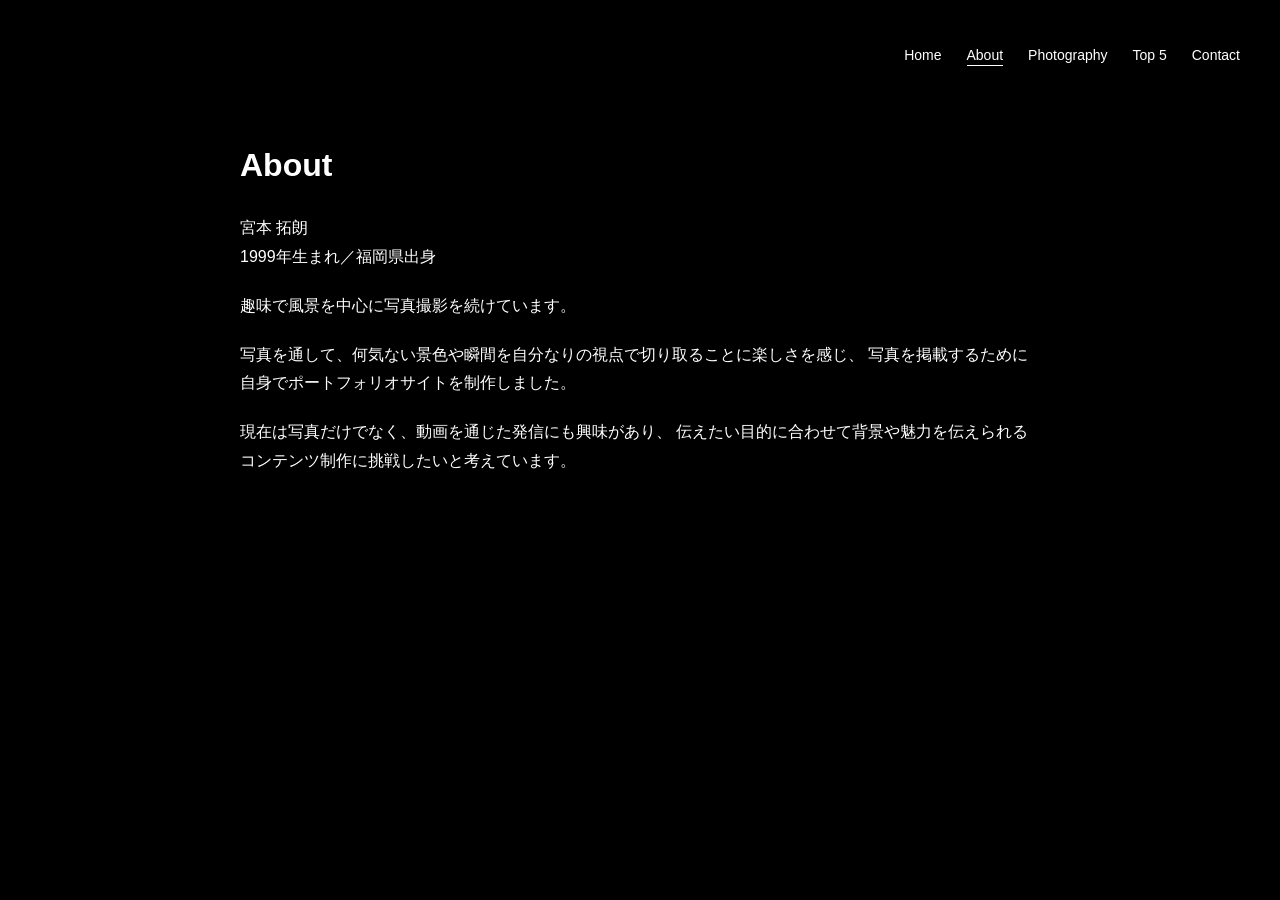
==== commit 09d652fa: "about.htmlのコンテンツを更新し、エンジニアを目指したきっかけやサイトの制作スタイルを明確にしました。また、写真と動画を通じたコンテンツ制作への興味を追加しました。" ====
--- a/about.html
+++ b/about.html
@@ -28,25 +28,17 @@
         </p>
 
         <p>
-          趣味のカメラで撮影した写真をSNSに投稿する中で、他者からの評価ではなく、作品そのものに集中してもらえる場の少なさを感じました。
-          その経験から、自分でそうした環境を作りたいと考えたことが、エンジニアを目指したきっかけです。
+          趣味で風景を中心に写真撮影を続けています。
         </p>
 
         <p>
-          本サイトは、実装を進めながら調査と検証を繰り返し、理解を深めるスタイルで制作しました。
-          画像の拡大表示や撮影情報（EXIFデータ）の表示、閲覧時間に応じたランキング機能などを実装し、
-          写真をより深く楽しめる設計にしています。
+          写真を通して、何気ない景色や瞬間を自分なりの視点で切り取ることに楽しさを感じ、
+          写真を掲載するために自身でポートフォリオサイトを制作しました。
+        <p>
+          現在は写真だけでなく、動画を通じた発信にも興味があり、
+          伝えたい目的に合わせて背景や魅力を伝えられるコンテンツ制作に挑戦したいと考えています。
         </p>
 
-        <p>
-          また、スマートフォンでの閲覧を前提としたレスポンシブ対応や、
-          CMSを利用したデータ管理など、実際の運用を意識した構成にしています。
-        </p>
-
-        <p>
-          課題に対して自ら調べ、実装までやり切る力を強みに、
-          エンジニアとして新しい価値を創造していきたいと考えています。
-        </p>
       </section>
     </main>
   </body>
